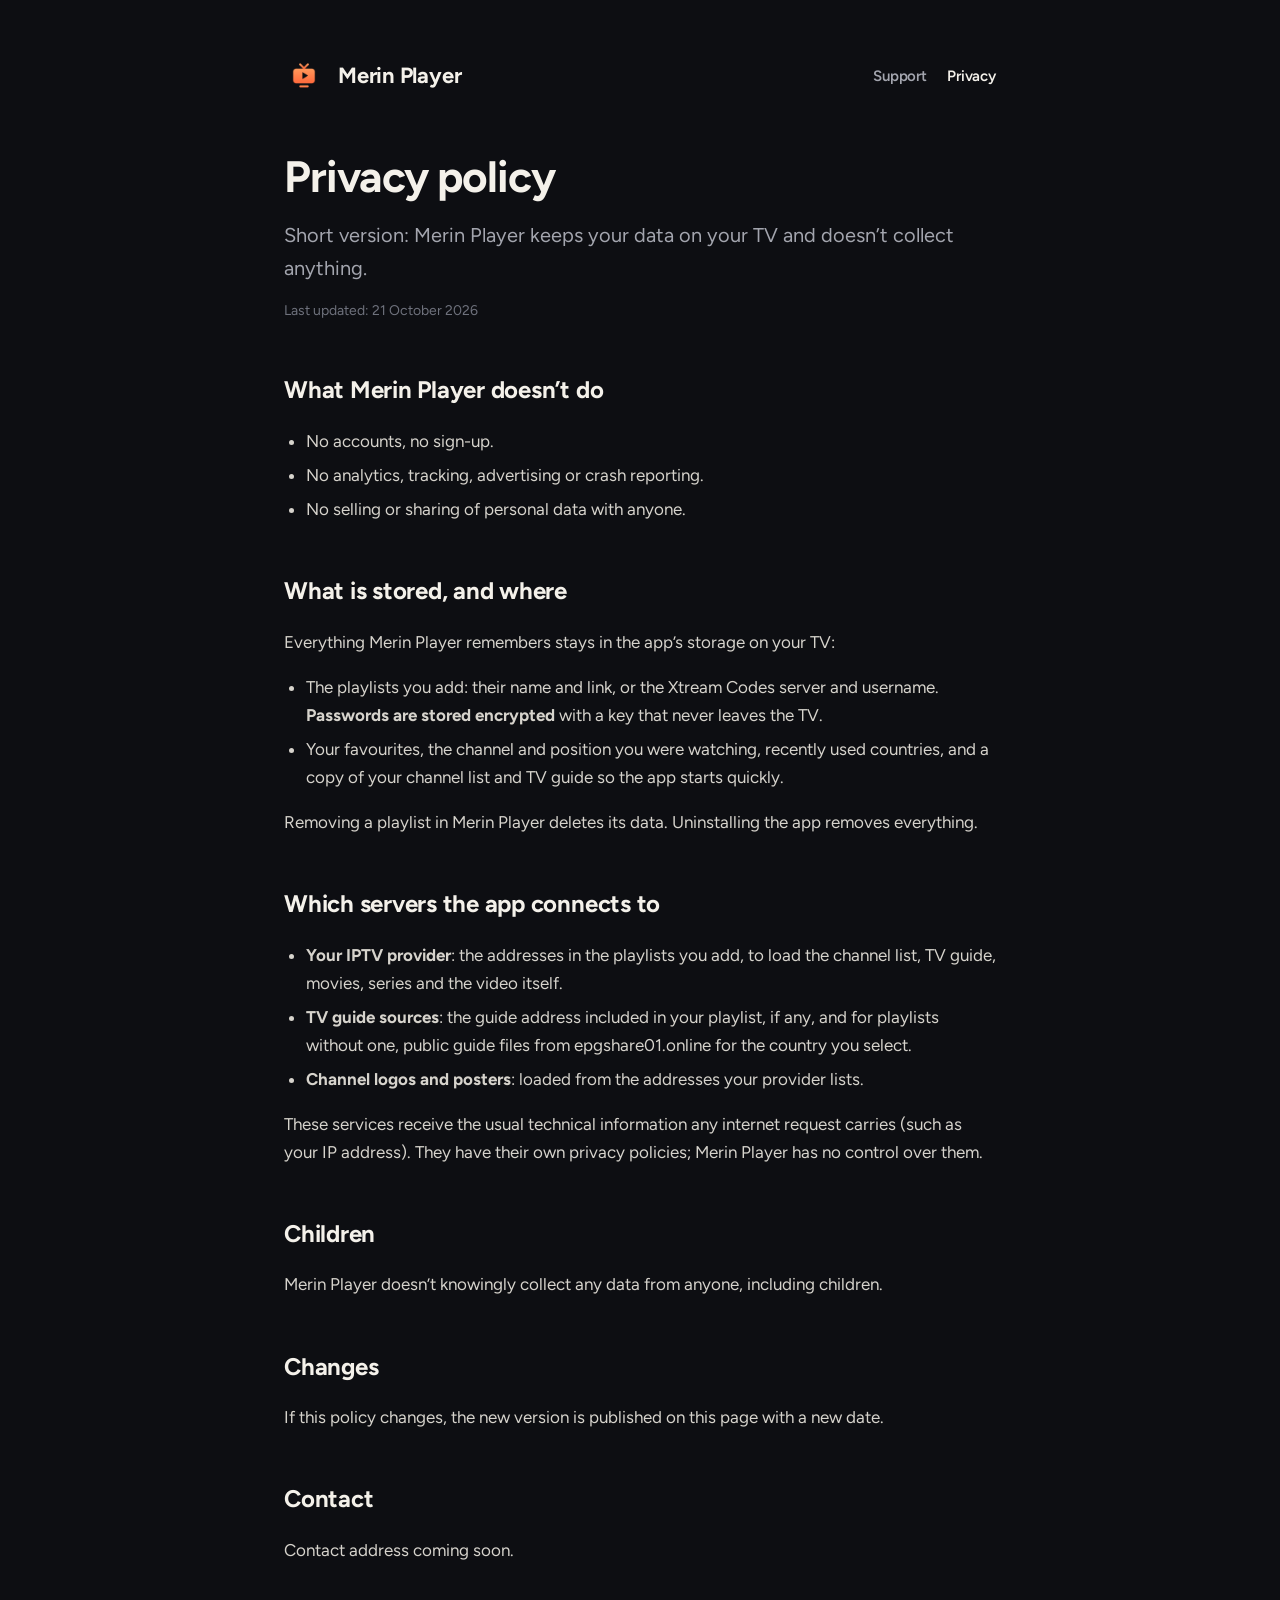
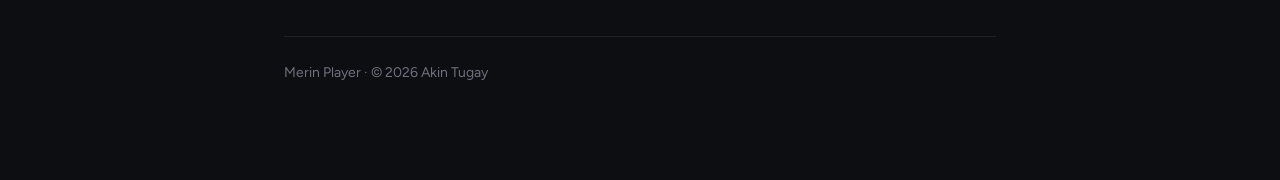
==== privacy.html @ 453526a9 "Merin Player site: support page, privacy policy, test playlist and guide Co-Authored-By: Claude Opus" ====
<!doctype html>
<html lang="en">
<head>
<meta charset="utf-8">
<meta name="viewport" content="width=device-width, initial-scale=1">
<title>Merin Player — privacy policy</title>
<meta name="description" content="How Merin Player handles your data: everything stays on your TV.">
<link rel="icon" href="icon.png">
<link rel="stylesheet" href="site.css">
</head>
<body>
<main>
  <header class="top">
    <img src="icon.png" alt=""><a href="./">Merin Player</a>
    <nav><a href="./">Support</a><a href="privacy.html" aria-current="page">Privacy</a></nav>
  </header>

  <h1>Privacy policy</h1>
  <p class="lead">Short version: Merin Player keeps your data on your TV and doesn’t collect anything.</p>
  <p class="muted">Last updated: 21 October 2026</p>

  <h2>What Merin Player doesn’t do</h2>
  <ul>
    <li>No accounts, no sign-up.</li>
    <li>No analytics, tracking, advertising or crash reporting.</li>
    <li>No selling or sharing of personal data with anyone.</li>
  </ul>

  <h2>What is stored, and where</h2>
  <p>Everything Merin Player remembers stays in the app’s storage on your TV:</p>
  <ul>
    <li>The playlists you add: their name and link, or the Xtream Codes server and username. <b>Passwords are stored encrypted</b> with a key that never leaves the TV.</li>
    <li>Your favourites, the channel and position you were watching, recently used countries, and a copy of your channel list and TV guide so the app starts quickly.</li>
  </ul>
  <p>Removing a playlist in Merin Player deletes its data. Uninstalling the app removes everything.</p>

  <h2>Which servers the app connects to</h2>
  <ul>
    <li><b>Your IPTV provider</b>: the addresses in the playlists you add, to load the channel list, TV guide, movies, series and the video itself.</li>
    <li><b>TV guide sources</b>: the guide address included in your playlist, if any, and for playlists without one, public guide files from epgshare01.online for the country you select.</li>
    <li><b>Channel logos and posters</b>: loaded from the addresses your provider lists.</li>
  </ul>
  <p>These services receive the usual technical information any internet request carries (such as your IP address). They have their own privacy policies; Merin Player has no control over them.</p>

  <h2>Children</h2>
  <p>Merin Player doesn’t knowingly collect any data from anyone, including children.</p>

  <h2>Changes</h2>
  <p>If this policy changes, the new version is published on this page with a new date.</p>

  <h2>Contact</h2>
  <p id="contact">Contact address coming soon.</p>

  <footer>Merin Player · © 2026 Akin Tugay</footer>
</main>
</body>
</html>
---- site.css ----
@font-face { font-family: Figtree; font-weight: 400; src: url(fonts/figtree-latin-400-normal.woff2) format("woff2"); }
@font-face { font-family: Figtree; font-weight: 400; src: url(fonts/figtree-latin-ext-400-normal.woff2) format("woff2"); unicode-range: U+0100-024F; }
@font-face { font-family: Figtree; font-weight: 600; src: url(fonts/figtree-latin-600-normal.woff2) format("woff2"); }
@font-face { font-family: Figtree; font-weight: 700; src: url(fonts/figtree-latin-700-normal.woff2) format("woff2"); }
:root { --bg: #0d0e12; --panel: #15171d; --line: rgba(255,255,255,.08); --text: #f4f1ea; --muted: #a3a5ae; --dim: #6e717c; --accent: #ff7a45; }
* { box-sizing: border-box; }
html { background: var(--bg); }
body { margin: 0; background: var(--bg); color: var(--text); font: 17px/1.65 Figtree, -apple-system, "Segoe UI", Roboto, sans-serif; -webkit-font-smoothing: antialiased; }
main { max-width: 760px; margin: 0 auto; padding: 56px 24px 96px; }
header.top { display: flex; align-items: center; gap: 14px; margin-bottom: 56px; }
header.top img { width: 40px; height: 40px; border-radius: 10px; }
header.top a { color: var(--text); text-decoration: none; font-weight: 700; font-size: 22px; letter-spacing: -0.01em; }
header.top nav { margin-left: auto; display: flex; gap: 20px; font-size: 15px; }
header.top nav a { color: var(--muted); font-weight: 600; font-size: 15px; }
header.top nav a:hover, header.top nav a[aria-current] { color: var(--text); }
h1 { font-size: 44px; line-height: 1.12; letter-spacing: -0.02em; margin: 0 0 18px; }
h2 { font-size: 24px; letter-spacing: -0.01em; margin: 48px 0 12px; }
h3 { font-size: 18px; margin: 28px 0 6px; }
p, li { color: #d6d3cc; }
.lead { font-size: 20px; color: var(--muted); margin: 0 0 8px; }
a { color: var(--accent); }
ol, ul { padding-left: 22px; }
li { margin: 6px 0; }
code, .url { font-family: ui-monospace, SFMono-Regular, Menlo, monospace; font-size: 14.5px; }
.url { display: block; padding: 14px 16px; margin: 10px 0 4px; background: var(--panel); border: 1px solid var(--line); border-radius: 12px; color: var(--text); word-break: break-all; }
.note { padding: 16px 18px; border-radius: 14px; background: var(--panel); border: 1px solid var(--line); color: var(--muted); }
.muted { color: var(--dim); font-size: 14px; }
footer { margin-top: 72px; padding-top: 24px; border-top: 1px solid var(--line); color: var(--dim); font-size: 14px; }
@media (max-width: 560px) { h1 { font-size: 34px; } header.top nav { gap: 14px; } main { padding-top: 32px; } }
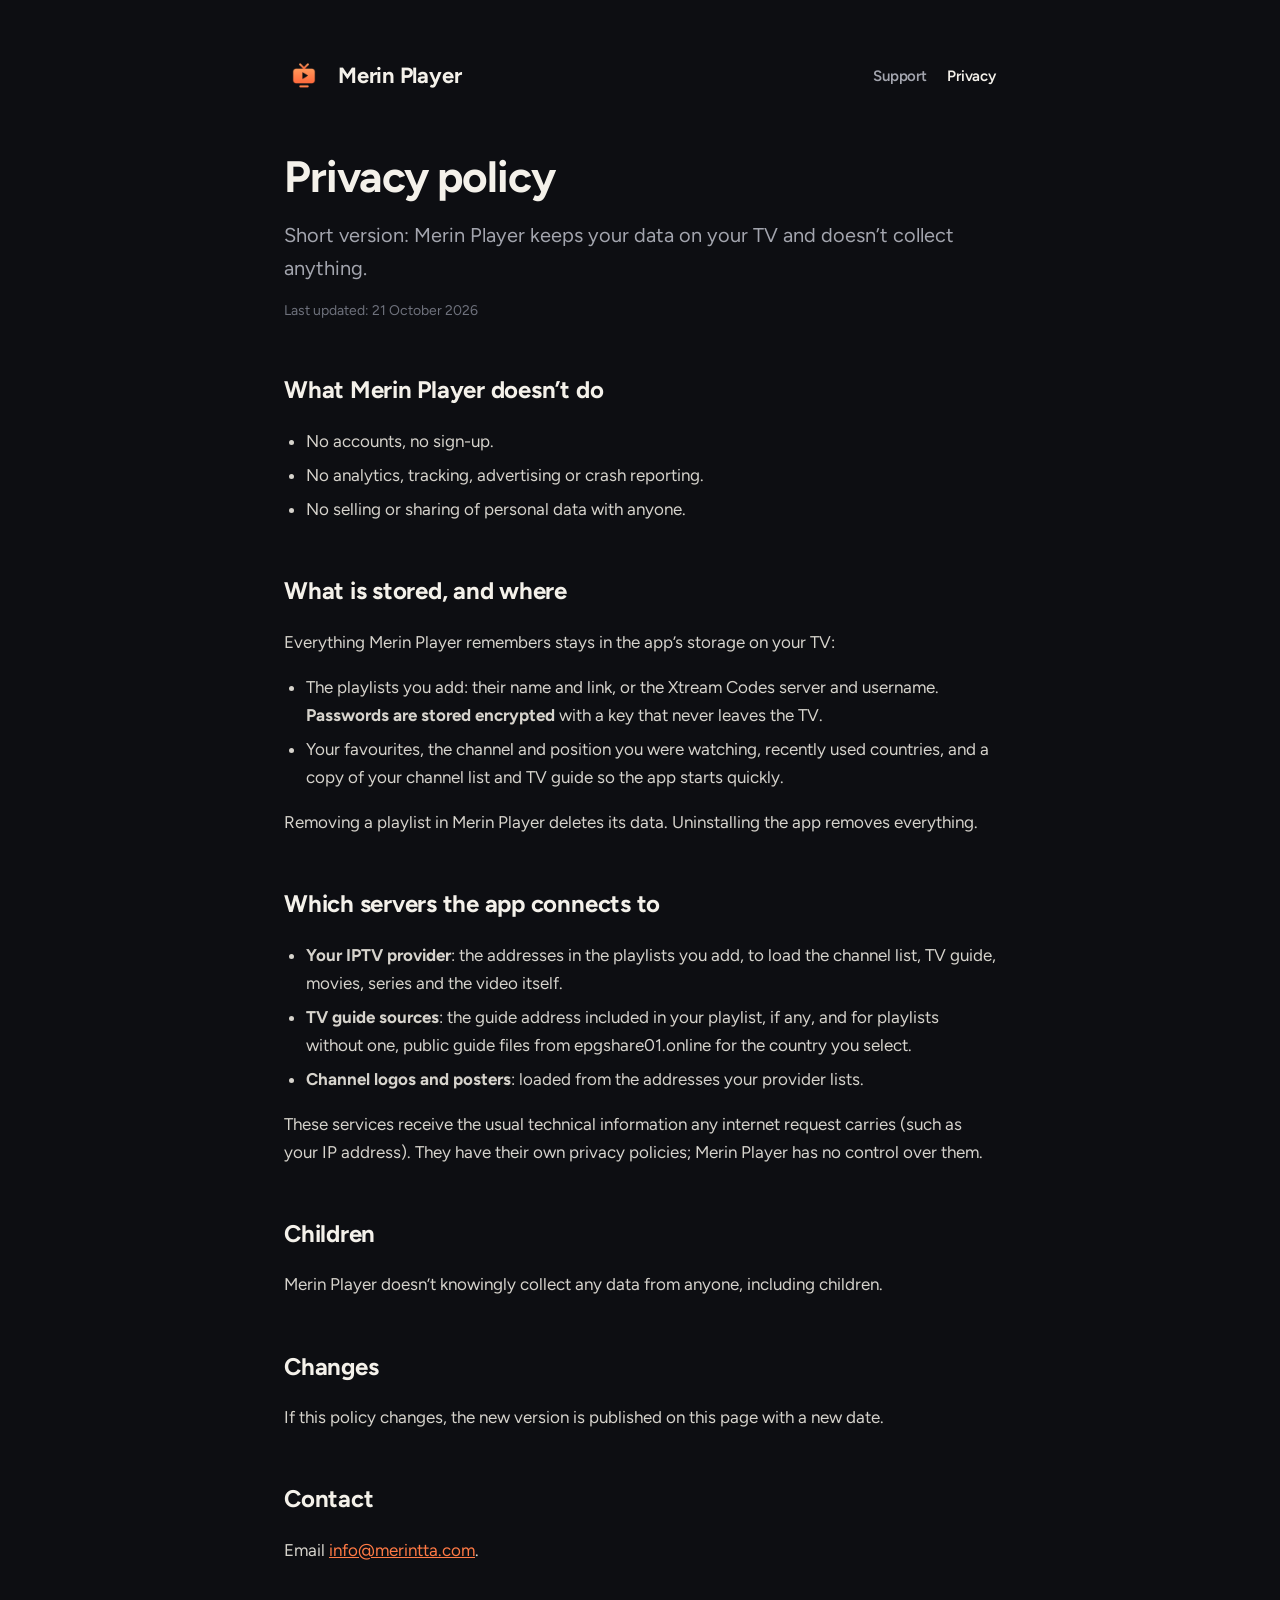
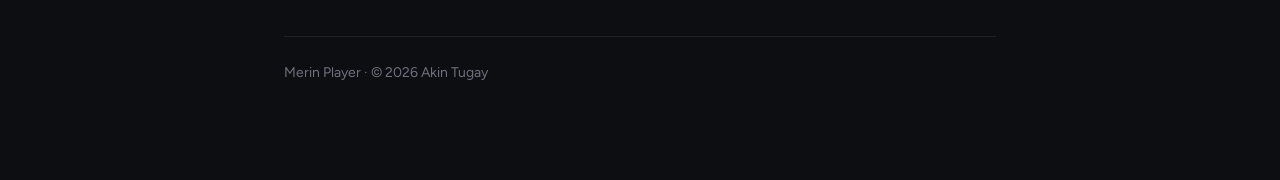
==== commit 830022a0: "Move the site to merintta.com/merin-player (Hostinger): PHP guide, clean URLs, deploy script, contac" ====
--- a/privacy.html
+++ b/privacy.html
@@ -12,7 +12,7 @@
 <main>
   <header class="top">
     <img src="icon.png" alt=""><a href="./">Merin Player</a>
-    <nav><a href="./">Support</a><a href="privacy.html" aria-current="page">Privacy</a></nav>
+    <nav><a href="./">Support</a><a href="privacy" aria-current="page">Privacy</a></nav>
   </header>
 
   <h1>Privacy policy</h1>
@@ -49,7 +49,7 @@
   <p>If this policy changes, the new version is published on this page with a new date.</p>
 
   <h2>Contact</h2>
-  <p id="contact">Contact address coming soon.</p>
+  <p id="contact">Email <a href="mailto:info@merintta.com">info@merintta.com</a>.</p>
 
   <footer>Merin Player · © 2026 Akin Tugay</footer>
 </main>
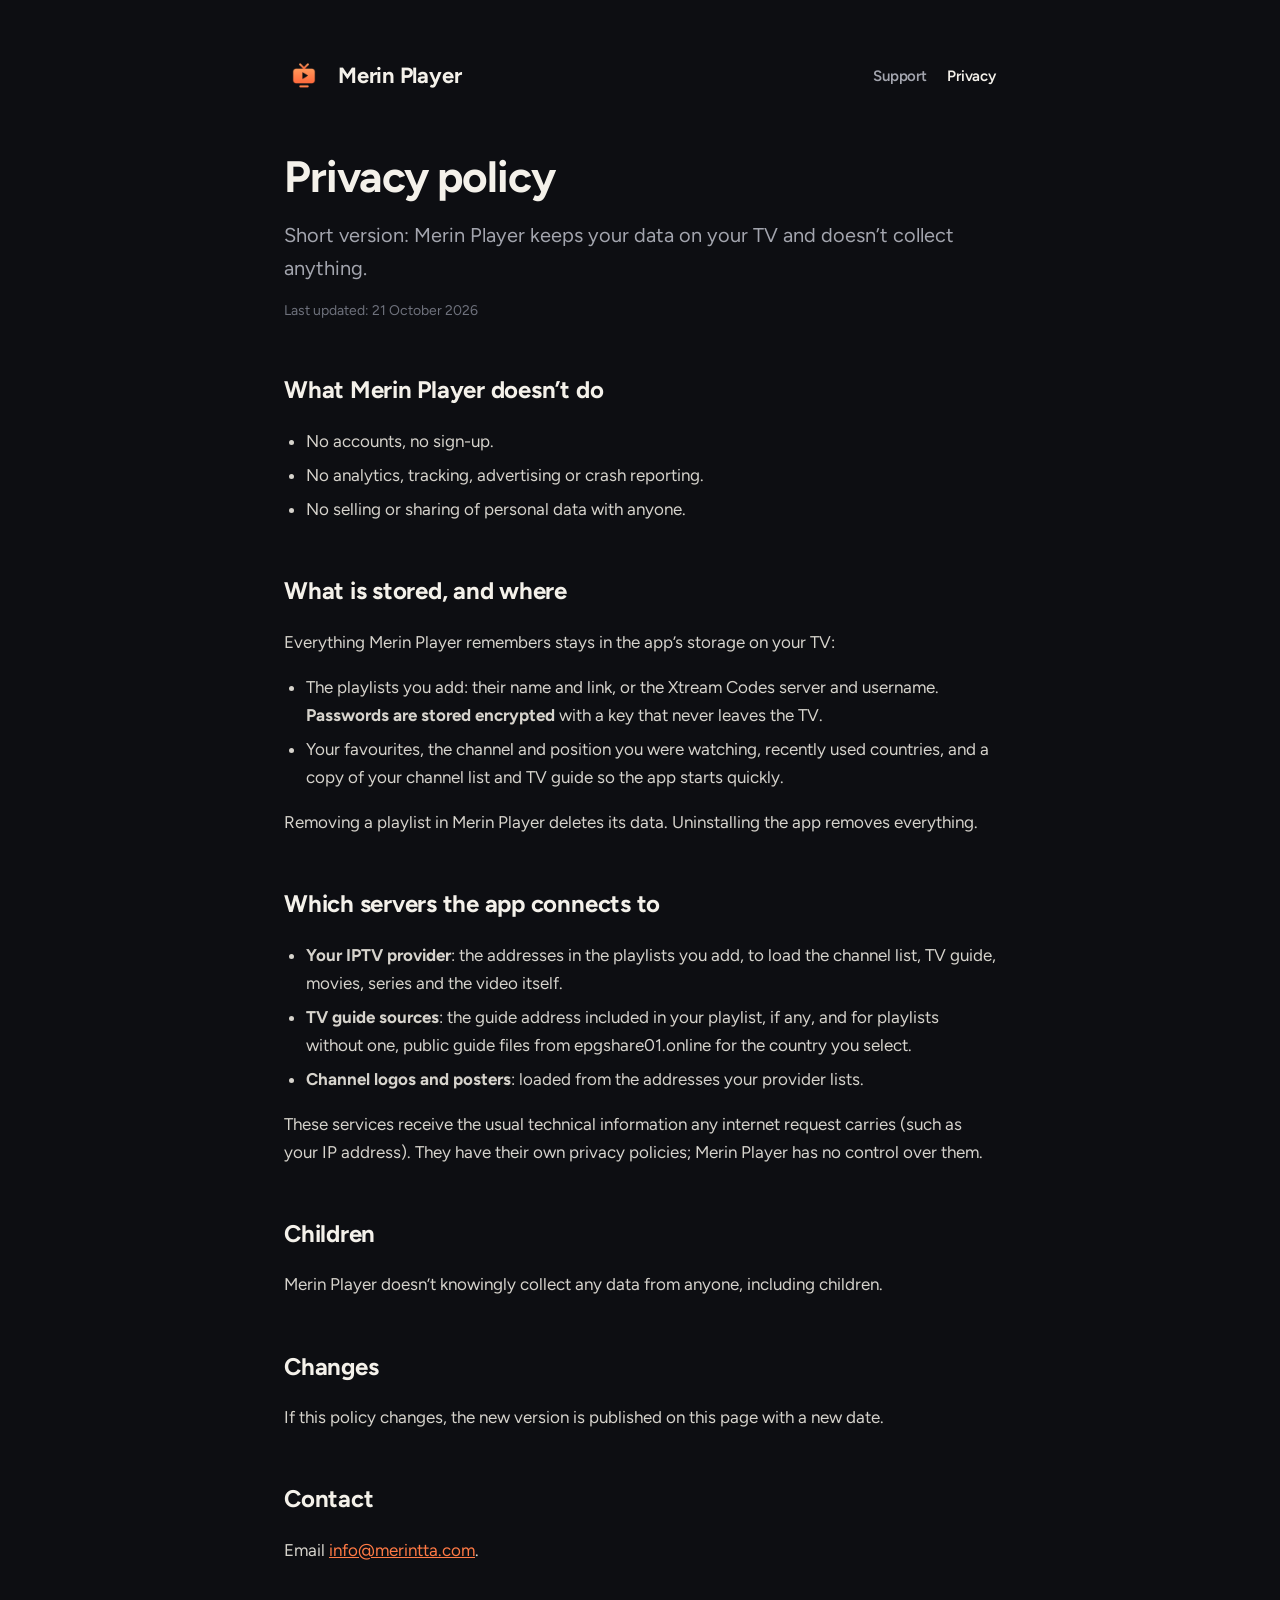
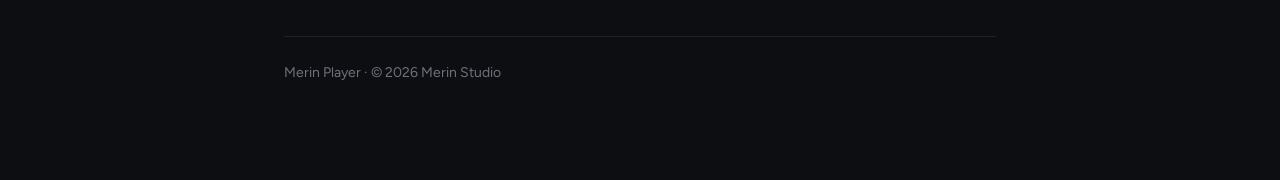
==== commit b2cc0361: "Footer: © Merin Studio Co-Authored-By: Claude Opus 5.5 <noreply@anthropic.com>" ====
--- a/privacy.html
+++ b/privacy.html
@@ -12,7 +12,7 @@
 <main>
   <header class="top">
     <img src="icon.png" alt=""><a href="./">Merin Player</a>
-    <nav><a href="./">Support</a><a href="privacy" aria-current="page">Privacy</a></nav>
+    <nav><a href="support">Support</a><a href="privacy" aria-current="page">Privacy</a></nav>
   </header>
 
   <h1>Privacy policy</h1>
@@ -51,7 +51,7 @@
   <h2>Contact</h2>
   <p id="contact">Email <a href="mailto:info@merintta.com">info@merintta.com</a>.</p>
 
-  <footer>Merin Player · © 2026 Akin Tugay</footer>
+  <footer>Merin Player · © 2026 Merin Studio</footer>
 </main>
 </body>
 </html>
--- a/site.css
+++ b/site.css
@@ -27,3 +27,28 @@
 .muted { color: var(--dim); font-size: 14px; }
 footer { margin-top: 72px; padding-top: 24px; border-top: 1px solid var(--line); color: var(--dim); font-size: 14px; }
 @media (max-width: 560px) { h1 { font-size: 34px; } header.top nav { gap: 14px; } main { padding-top: 32px; } }
+
+/* ---------- product page ---------- */
+main.wide { max-width: 1040px; }
+footer a { color: var(--muted); }
+.hero { text-align: center; padding-top: 24px; }
+.hero h1 { font-size: 56px; margin-bottom: 20px; }
+.hero .lead { max-width: 640px; margin: 0 auto; }
+.stores { display: flex; flex-wrap: wrap; justify-content: center; gap: 12px; margin: 36px 0 8px; }
+.store { position: relative; min-width: 168px; padding: 12px 20px 14px; border-radius: 14px; background: var(--text); color: var(--bg); text-decoration: none;
+  display: flex; flex-direction: column; align-items: flex-start; text-align: left; transition: transform .12s ease; }
+.store:hover { transform: translateY(-2px); }
+.store .s-small { font-size: 12px; font-weight: 600; letter-spacing: .04em; text-transform: uppercase; opacity: .7; }
+.store .s-name { font-size: 20px; font-weight: 700; line-height: 1.2; }
+.store .s-badge { display: none; }
+.store.soon { background: var(--panel); color: var(--muted); border: 1px solid var(--line); cursor: default; pointer-events: none; }
+.store.soon .s-name { color: var(--text); }
+.store.soon .s-badge { display: block; margin-top: 4px; font-size: 12px; font-weight: 600; color: var(--accent); }
+.shot { margin: 56px 0 0; }
+.shot img { display: block; width: 100%; height: auto; border-radius: 18px; border: 1px solid var(--line); box-shadow: 0 30px 80px rgba(0,0,0,.55); }
+.shot figcaption { margin-top: 12px; text-align: center; color: var(--dim); font-size: 13px; }
+.features { display: grid; grid-template-columns: repeat(4, 1fr); gap: 28px; margin: 64px 0 40px; }
+.features h3 { margin: 0 0 6px; font-size: 17px; }
+.features p { margin: 0; font-size: 15px; color: var(--muted); }
+@media (max-width: 860px) { .features { grid-template-columns: 1fr 1fr; } }
+@media (max-width: 560px) { .hero h1 { font-size: 36px; } .hero h1 br { display: none; } .features { grid-template-columns: 1fr; gap: 20px; } .store { min-width: 0; flex: 1 1 40%; } }
